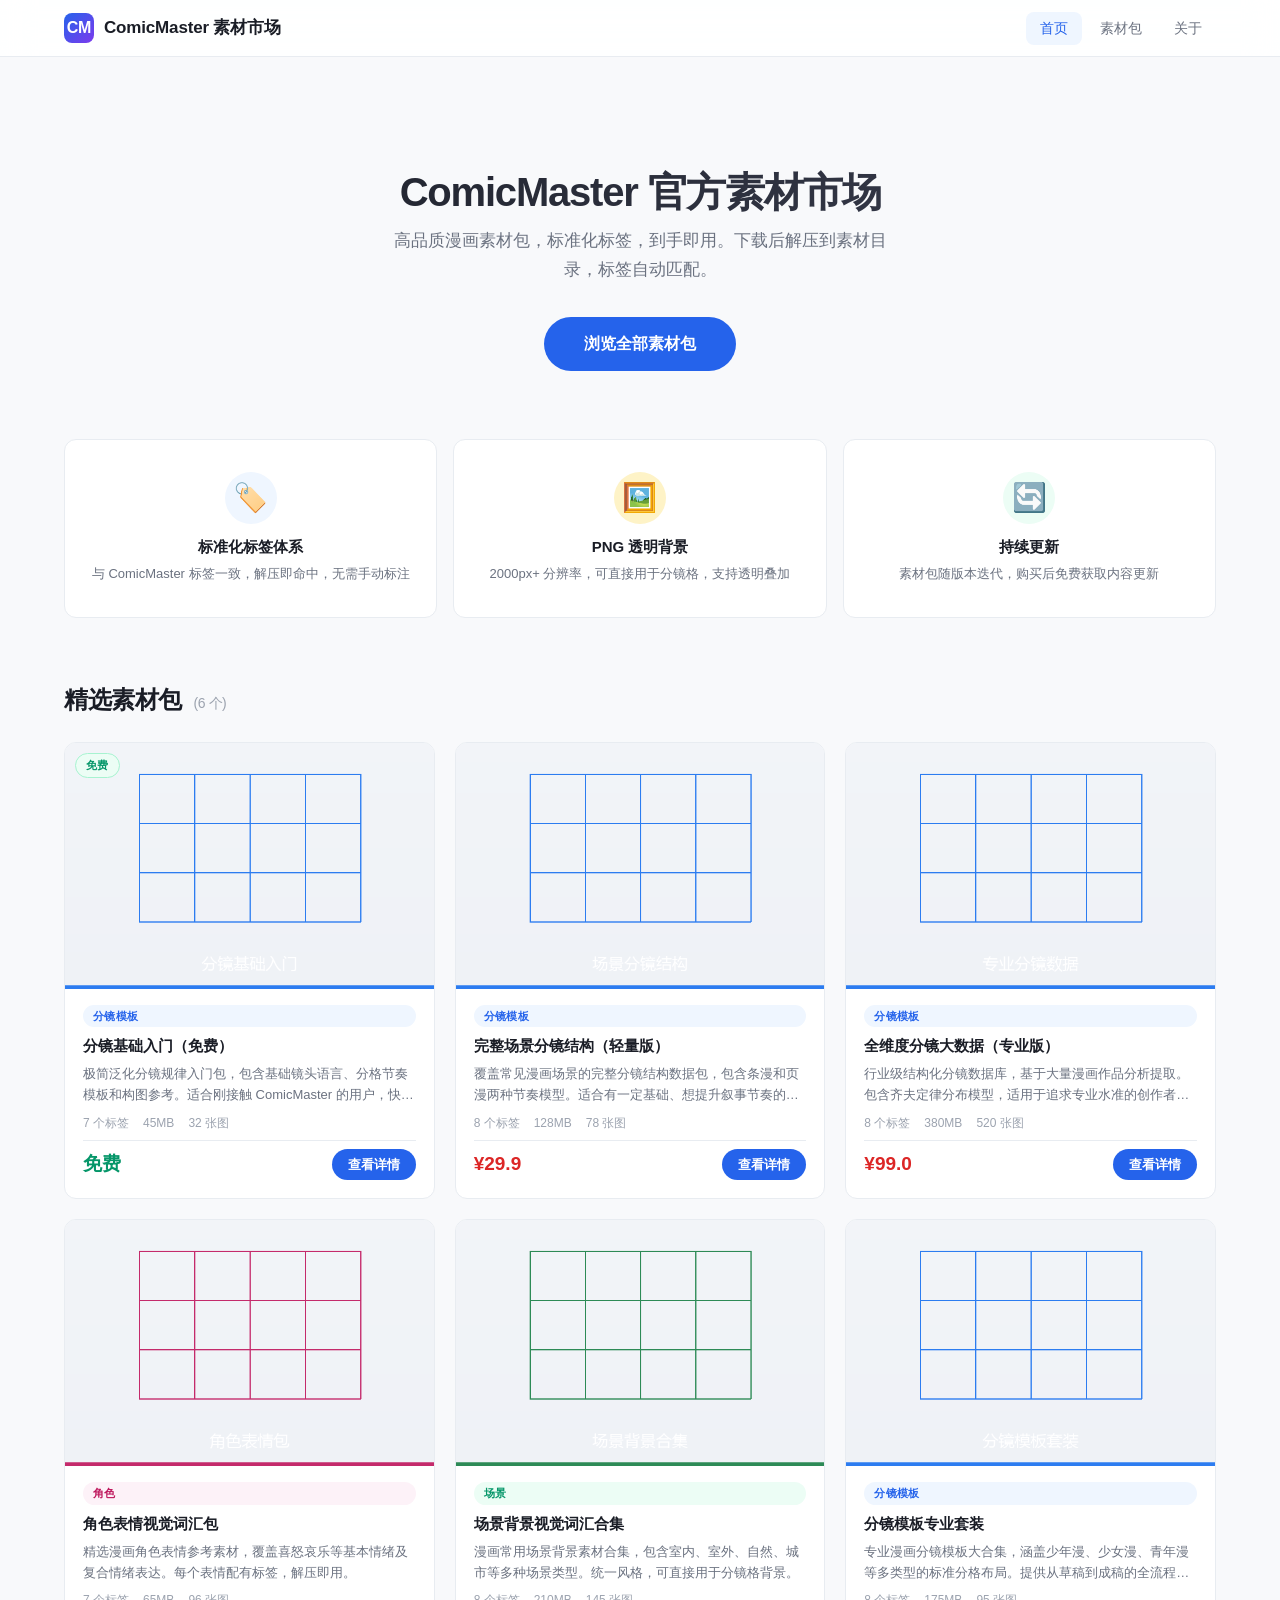
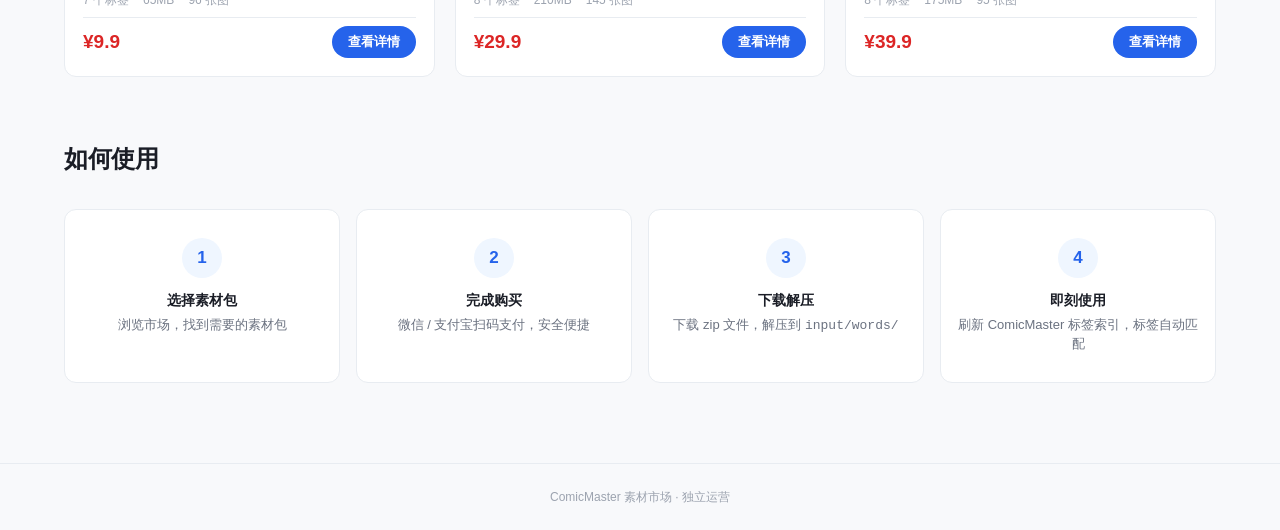
==== docs/index.html @ f9b0b655 "重命名 public → docs，适配 GitHub Pages 部署" ====
<!doctype html>
<html lang="zh-CN">
<head>
  <meta charset="utf-8">
  <meta name="viewport" content="width=device-width, initial-scale=1">
  <title>ComicMaster 素材市场 — 高品质漫画素材包</title>
  <link rel="stylesheet" href="style.css">
</head>
<body>

<header>
  <div class="header-inner">
    <a href="/" class="header-logo">
      <span class="header-logo-icon">CM</span>
      ComicMaster 素材市场
    </a>
    <nav>
      <a href="/" class="current">首页</a>
      <a href="/packs.html">素材包</a>
      <a href="/about.html">关于</a>
    </nav>
  </div>
</header>

<main>

  <section class="hero">
    <h1>ComicMaster 官方素材市场</h1>
    <p>高品质漫画素材包，标准化标签，到手即用。下载后解压到素材目录，标签自动匹配。</p>
    <a class="btn btn-lg" href="/packs.html">浏览全部素材包</a>
  </section>

  <section class="features">
    <div class="feature">
      <div class="feature-icon tags">🏷️</div>
      <strong>标准化标签体系</strong>
      <p>与 ComicMaster 标签一致，解压即命中，无需手动标注</p>
    </div>
    <div class="feature">
      <div class="feature-icon format">🖼️</div>
      <strong>PNG 透明背景</strong>
      <p>2000px+ 分辨率，可直接用于分镜格，支持透明叠加</p>
    </div>
    <div class="feature">
      <div class="feature-icon update">🔄</div>
      <strong>持续更新</strong>
      <p>素材包随版本迭代，购买后免费获取内容更新</p>
    </div>
  </section>

  <h2 class="section-title">精选素材包 <span class="count" id="featured-count"></span></h2>
  <div class="pack-grid" id="featured-packs"></div>

  <h2 class="section-title">如何使用</h2>
  <div class="usage-steps">
    <div class="usage-step">
      <div class="step-num">1</div>
      <strong>选择素材包</strong>
      <p>浏览市场，找到需要的素材包</p>
    </div>
    <div class="usage-step">
      <div class="step-num">2</div>
      <strong>完成购买</strong>
      <p>微信 / 支付宝扫码支付，安全便捷</p>
    </div>
    <div class="usage-step">
      <div class="step-num">3</div>
      <strong>下载解压</strong>
      <p>下载 zip 文件，解压到 <code>input/words/</code></p>
    </div>
    <div class="usage-step">
      <div class="step-num">4</div>
      <strong>即刻使用</strong>
      <p>刷新 ComicMaster 标签索引，标签自动匹配</p>
    </div>
  </div>

</main>

<footer>ComicMaster 素材市场 · 独立运营</footer>

<script src="packs.js"></script>
<script>
(function () {
  const featured = packs.filter(function (p) { return p.is_featured && p.is_active; });
  document.getElementById('featured-count').textContent = '(' + featured.length + ' 个)';

  if (!featured.length) {
    document.getElementById('featured-packs').innerHTML = '<div class="empty-state"><p>暂无精选素材包</p></div>';
    return;
  }

  var html = '';
  featured.forEach(function (pack) {
    var catClass = '';
    switch (pack.category) {
      case '分镜模板': catClass = 'cat-framing'; break;
      case '角色': catClass = 'cat-character'; break;
      case '场景': catClass = 'cat-scene'; break;
      case '特效': catClass = 'cat-effect'; break;
      default: catClass = 'cat-prop';
    }

    var badge = '';
    if (pack.price === 0) badge = '<span class="pack-card-badge badge-free">免费</span>';

    var priceStr = pack.price === 0
      ? '<span class="pack-card-price free">免费</span>'
      : '<span class="pack-card-price">¥' + (pack.price / 100).toFixed(1) + '</span>';

    html += '<div class="pack-card">' +
      '<div class="pack-card-image-wrap">' +
        '<img src="' + pack.cover_url + '" alt="' + pack.name + '" loading="lazy">' +
        badge +
      '</div>' +
      '<div class="pack-card-body">' +
        '<span class="cat-badge ' + catClass + '">' + pack.category + '</span>' +
        '<h3><a href="pack.html?slug=' + pack.slug + '">' + pack.name + '</a></h3>' +
        '<p class="pack-card-desc">' + pack.description.split('\n')[0] + '</p>' +
        '<div class="pack-card-meta">' +
          '<span>' + pack.tags.length + ' 个标签</span>' +
          '<span>' + pack.file_size + '</span>' +
          '<span>' + pack.file_count + ' 张图</span>' +
        '</div>' +
        '<div class="pack-card-bottom">' +
          priceStr +
          '<a class="btn btn-sm" href="pack.html?slug=' + pack.slug + '">查看详情</a>' +
        '</div>' +
      '</div>' +
    '</div>';
  });
  document.getElementById('featured-packs').innerHTML = html;
})();
</script>

</body>
</html>
---- docs/style.css ----
/* ============================================================
   ComicMaster Material Market — Professional Asset Store Style
   Inspired by CSP Assets, Unity Asset Store, ArtStation
   ============================================================ */

/* ---- reset & base ---- */
*, *::before, *::after { box-sizing: border-box; margin: 0; padding: 0; }

:root {
  --c-bg:        #f8f9fb;
  --c-surface:   #ffffff;
  --c-border:    #e8ecf1;
  --c-text:      #1a1d26;
  --c-text-dim:  #6b7280;
  --c-text-muted:#9ca3af;
  --c-accent:    #2563eb;
  --c-accent-hv: #1d4ed8;
  --c-accent-lt: #eff6ff;
  --c-price:     #dc2626;
  --c-free:      #059669;
  --c-free-bg:   #ecfdf5;
  --c-star:      #f59e0b;
  --shadow-sm:   0 1px 2px rgba(0,0,0,0.04);
  --shadow-md:   0 4px 12px rgba(0,0,0,0.06);
  --shadow-lg:   0 12px 32px rgba(0,0,0,0.1);
  --radius-sm:   8px;
  --radius-md:   12px;
  --radius-lg:   16px;
  --font:        "Inter", "Segoe UI", "PingFang SC", "Microsoft YaHei", sans-serif;
  --max-w:       1200px;
}

html { font-size: 16px; -webkit-font-smoothing: antialiased; }

body {
  font-family: var(--font);
  color: var(--c-text);
  background: var(--c-bg);
  min-height: 100vh;
  display: grid;
  grid-template-rows: auto 1fr auto;
  line-height: 1.5;
}

a { color: inherit; text-decoration: none; }
img { display: block; max-width: 100%; }
button { font-family: inherit; cursor: pointer; }
input { font-family: inherit; }

/* ---- header ---- */

header {
  position: sticky; top: 0; z-index: 100;
  background: rgba(255,255,255,0.88);
  backdrop-filter: blur(16px) saturate(180%);
  border-bottom: 1px solid var(--c-border);
}

.header-inner {
  max-width: var(--max-w); margin: 0 auto;
  display: flex; align-items: center; justify-content: space-between;
  height: 56px; padding: 0 24px;
}

.header-logo {
  display: flex; align-items: center; gap: 10px;
  font-size: 17px; font-weight: 700;
  letter-spacing: -0.01em; color: var(--c-text);
  transition: opacity 0.2s;
}
.header-logo:hover { opacity: 0.7; }

.header-logo-icon {
  width: 30px; height: 30px;
  background: linear-gradient(135deg, var(--c-accent), #7c3aed);
  border-radius: var(--radius-sm);
  display: flex; align-items: center; justify-content: center;
  color: #fff; font-size: 16px;
}

nav { display: flex; gap: 4px; }
nav a {
  padding: 6px 14px; font-size: 14px; font-weight: 500;
  color: var(--c-text-dim); border-radius: 8px;
  transition: all 0.18s;
}
nav a:hover { color: var(--c-accent); background: var(--c-accent-lt); }
nav a.current { color: var(--c-accent); background: var(--c-accent-lt); }

/* ---- main ---- */

main { max-width: var(--max-w); margin: 0 auto; padding: 48px 24px 80px; width: 100%; }

/* ---- hero ---- */

.hero {
  text-align: center; padding: 64px 0 48px;
}

.hero h1 {
  font-size: 40px; font-weight: 800; letter-spacing: -0.03em;
  line-height: 1.15; margin-bottom: 12px;
  background: linear-gradient(135deg, #1a1d26 0%, #3b3f50 100%);
  -webkit-background-clip: text; -webkit-text-fill-color: transparent;
}

.hero p {
  font-size: 17px; color: var(--c-text-dim);
  line-height: 1.7; max-width: 520px; margin: 0 auto 32px;
}

/* ---- buttons ---- */

.btn {
  display: inline-flex; align-items: center; gap: 6px;
  padding: 11px 28px; font-size: 14px; font-weight: 600;
  color: #fff; background: var(--c-accent);
  border-radius: 999px; border: none;
  transition: all 0.2s; white-space: nowrap;
}
.btn:hover { background: var(--c-accent-hv); transform: translateY(-1px); box-shadow: 0 8px 24px rgba(37,99,235,0.25); }

.btn-outline {
  background: #fff; color: var(--c-accent);
  border: 1.5px solid #d1d5db;
}
.btn-outline:hover { background: var(--c-accent-lt); border-color: var(--c-accent); box-shadow: 0 4px 12px rgba(37,99,235,0.12); }

.btn-sm  { padding: 6px 16px; font-size: 13px; }
.btn-lg  { padding: 15px 40px; font-size: 16px; }

.btn-free { background: linear-gradient(135deg, #059669, #047857); }
.btn-free:hover { box-shadow: 0 8px 24px rgba(5,150,105,0.25); }

.btn-disabled { background: #d1d5db; color: #9ca3af; pointer-events: none; }

/* ---- features (3-col) ---- */

.features {
  display: grid; grid-template-columns: repeat(3, 1fr); gap: 16px;
  margin-top: 20px;
}

.feature {
  padding: 32px 24px; border-radius: var(--radius-md);
  border: 1px solid var(--c-border); background: var(--c-surface);
  text-align: center; transition: box-shadow 0.2s;
}
.feature:hover { box-shadow: var(--shadow-md); }

.feature-icon {
  font-size: 28px; margin-bottom: 12px;
  width: 52px; height: 52px; line-height: 52px;
  border-radius: 50%; margin-left: auto; margin-right: auto;
}
.feature-icon.tags   { background: #eff6ff; }
.feature-icon.format { background: #fef3c7; }
.feature-icon.update { background: #ecfdf5; }

.feature strong { display: block; font-size: 15px; margin-bottom: 6px; }
.feature p { margin: 0; color: var(--c-text-dim); font-size: 13px; line-height: 1.6; }

/* ---- section titles ---- */

.section-title {
  font-size: 24px; font-weight: 700; letter-spacing: -0.02em;
  margin: 64px 0 24px;
  display: flex; align-items: baseline; gap: 12px;
}
.section-title .count {
  font-size: 14px; font-weight: 400; color: var(--c-text-muted);
}

/* ---- search ---- */

.search-bar {
  position: relative; max-width: 400px; margin-bottom: 24px;
}

.search-bar input {
  width: 100%; padding: 10px 16px 10px 40px;
  font-size: 14px; border: 1.5px solid var(--c-border);
  border-radius: 999px; background: var(--c-surface);
  outline: none; transition: border-color 0.2s, box-shadow 0.2s;
}
.search-bar input:focus { border-color: var(--c-accent); box-shadow: 0 0 0 3px rgba(37,99,235,0.1); }
.search-bar input::placeholder { color: var(--c-text-muted); }

.search-bar .search-icon {
  position: absolute; left: 14px; top: 50%; transform: translateY(-50%);
  color: var(--c-text-muted); font-size: 16px; pointer-events: none;
}

/* ---- pack cards grid ---- */

.pack-grid {
  display: grid;
  grid-template-columns: repeat(auto-fill, minmax(280px, 1fr));
  gap: 20px;
}

.pack-card {
  border-radius: var(--radius-md); overflow: hidden;
  border: 1px solid var(--c-border); background: var(--c-surface);
  transition: transform 0.2s, box-shadow 0.2s;
  display: flex; flex-direction: column;
}
.pack-card:hover {
  transform: translateY(-4px);
  box-shadow: var(--shadow-lg);
}

.pack-card-image-wrap {
  position: relative; overflow: hidden;
  aspect-ratio: 3/2; background: #eef1f6;
}

.pack-card-image-wrap img {
  width: 100%; height: 100%; object-fit: cover;
  transition: transform 0.35s;
}
.pack-card:hover .pack-card-image-wrap img { transform: scale(1.05); }

.pack-card-badge {
  position: absolute; top: 10px; left: 10px;
  padding: 3px 10px; font-size: 11px; font-weight: 700;
  border-radius: 999px; letter-spacing: 0.03em;
  text-transform: uppercase;
}

.badge-free {
  background: var(--c-free-bg); color: var(--c-free);
  border: 1px solid #a7f3d0;
}

.badge-hot {
  background: #fef3c7; color: #92400e;
  border: 1px solid #fcd34d;
}

.pack-card-body {
  padding: 16px 18px 18px; flex: 1;
  display: flex; flex-direction: column; gap: 8px;
}

.pack-card-body h3 {
  font-size: 15px; font-weight: 700; line-height: 1.4;
  display: -webkit-box; -webkit-line-clamp: 2; -webkit-box-orient: vertical; overflow: hidden;
}
.pack-card-body h3 a:hover { color: var(--c-accent); }

.pack-card-desc {
  font-size: 13px; color: var(--c-text-dim);
  line-height: 1.6; flex: 1;
  display: -webkit-box; -webkit-line-clamp: 2; -webkit-box-orient: vertical; overflow: hidden;
}

.pack-card-meta {
  display: flex; gap: 14px; font-size: 12px; color: var(--c-text-muted);
}

.pack-card-bottom {
  display: flex; align-items: center; justify-content: space-between;
  padding-top: 8px; border-top: 1px solid var(--c-border);
}

.pack-card-price {
  font-size: 19px; font-weight: 800; color: var(--c-price);
}
.pack-card-price.free { color: var(--c-free); }

/* ---- category badge ---- */

.cat-badge {
  display: inline-block; padding: 3px 10px;
  font-size: 11px; font-weight: 600; border-radius: 999px;
  letter-spacing: 0.03em;
}

.cat-framing   { background: #eff6ff; color: #2563eb; }
.cat-character { background: #fdf2f8; color: #be185d; }
.cat-scene     { background: #ecfdf5; color: #059669; }
.cat-effect    { background: #fff7ed; color: #c2410c; }
.cat-prop      { background: #f5f3ff; color: #6d28d9; }

/* ---- filters ---- */

.filter-bar {
  display: flex; flex-wrap: wrap; align-items: center; gap: 12px;
  margin-bottom: 28px;
}

.filter-label {
  font-size: 13px; font-weight: 600; color: var(--c-text-muted);
  text-transform: uppercase; letter-spacing: 0.06em;
}

.filter-pills {
  display: flex; flex-wrap: wrap; gap: 6px;
}

.pill {
  padding: 6px 16px; font-size: 13px; font-weight: 500;
  border-radius: 999px; border: 1.5px solid var(--c-border);
  background: var(--c-surface); color: var(--c-text-dim);
  transition: all 0.18s;
}
.pill:hover { border-color: var(--c-accent); color: var(--c-accent); }
.pill.active {
  background: var(--c-accent); color: #fff;
  border-color: var(--c-accent);
}

.filter-spacer { flex: 1; }

/* ---- pack detail ---- */

.detail-grid {
  display: grid; grid-template-columns: 1fr 1fr; gap: 48px; align-items: start;
}

.detail-cover {
  width: 100%; border-radius: var(--radius-md);
  border: 1px solid var(--c-border); box-shadow: var(--shadow-md);
}

.detail-info h1 {
  font-size: 28px; font-weight: 800; letter-spacing: -0.02em;
  line-height: 1.2; margin-bottom: 4px;
}

.detail-category {
  display: inline-block; margin-bottom: 8px;
}

.detail-price-lg {
  font-size: 32px; font-weight: 800; color: var(--c-price); margin-bottom: 16px;
}
.detail-price-lg.free { color: var(--c-free); }

.detail-meta-row {
  display: flex; flex-wrap: wrap; gap: 20px;
  margin-bottom: 20px; font-size: 14px; color: var(--c-text-dim);
}
.detail-meta-row span {
  display: flex; align-items: center; gap: 6px;
}

.detail-desc {
  color: #374151; line-height: 1.8; font-size: 14px; margin-bottom: 20px;
}
.detail-desc h3 { font-size: 15px; font-weight: 700; margin: 16px 0 6px; }
.detail-desc li  { margin-left: 18px; margin-bottom: 2px; }

.detail-tags {
  display: flex; flex-wrap: wrap; gap: 6px; margin-bottom: 28px;
}

.tag {
  padding: 4px 12px; font-size: 12px; font-weight: 500;
  border-radius: 999px; background: #f3f4f6; color: var(--c-text-dim);
}

.tag-toggle {
  padding: 4px 12px; font-size: 12px; font-weight: 500;
  border-radius: 999px; background: none; border: 1.5px dashed #d1d5db;
  color: var(--c-text-muted); cursor: pointer;
}
.tag-toggle:hover { border-color: var(--c-accent); color: var(--c-accent); }

.detail-actions {
  display: flex; gap: 12px; align-items: center; flex-wrap: wrap;
}

.detail-payment-hint {
  font-size: 12px; color: var(--c-text-muted); margin-top: 10px;
  line-height: 1.6;
}

/* ---- preview gallery ---- */

.preview-section { margin-top: 56px; }

.preview-section h2 {
  font-size: 20px; font-weight: 700; margin-bottom: 20px;
}

.preview-grid {
  display: grid;
  grid-template-columns: repeat(auto-fill, minmax(220px, 1fr));
  gap: 12px;
}

.preview-grid img {
  width: 100%; border-radius: var(--radius-sm);
  border: 1px solid var(--c-border); cursor: pointer;
  transition: transform 0.2s, box-shadow 0.2s;
}
.preview-grid img:hover { transform: scale(1.04); box-shadow: var(--shadow-lg); }

/* ---- lightbox ---- */

.lightbox {
  display: none; position: fixed; inset: 0; z-index: 200;
  background: rgba(0,0,0,0.9); align-items: center; justify-content: center;
  cursor: pointer;
}
.lightbox.open { display: flex; }
.lightbox img { max-width: 92vw; max-height: 92vh; border-radius: 8px; }

/* ---- download page ---- */

.download-card {
  max-width: 460px; margin: 60px auto; text-align: center;
  padding: 48px 32px; border-radius: var(--radius-lg);
  border: 1px solid var(--c-border); background: var(--c-surface);
  box-shadow: var(--shadow-md);
}

.download-card h2 { font-size: 22px; font-weight: 700; margin-bottom: 18px; }

.download-input {
  width: 100%; padding: 14px 16px; font-size: 16px;
  border: 2px solid var(--c-border); border-radius: var(--radius-md);
  text-align: center; font-family: "SF Mono", "Cascadia Code", "Consolas", monospace;
  letter-spacing: 0.06em; outline: none; transition: border-color 0.2s;
}
.download-input:focus { border-color: var(--c-accent); }

.download-error {
  color: #dc2626; font-size: 13px; margin-top: 8px; display: none;
}
.download-error.show { display: block; }

.download-success { display: none; margin-top: 20px; }
.download-success.show { display: block; }

/* ---- about ---- */

.about-content { max-width: 700px; }

.about-content h2 { font-size: 24px; font-weight: 700; margin-bottom: 12px; }
.about-content h3 { font-size: 17px; font-weight: 700; margin: 32px 0 8px; }
.about-content p, .about-content li {
  color: var(--c-text-dim); line-height: 1.8; font-size: 14px;
}
.about-content ul, .about-content ol { padding-left: 18px; }
.about-content code {
  background: #f3f4f6; padding: 2px 8px; border-radius: 4px;
  font-size: 13px; font-family: "SF Mono", "Cascadia Code", "Consolas", monospace;
}

/* ---- usage steps ---- */

.usage-steps {
  display: grid; grid-template-columns: repeat(4, 1fr); gap: 16px;
  margin-top: 32px;
}

.usage-step {
  text-align: center; padding: 28px 16px;
  border-radius: var(--radius-md); border: 1px solid var(--c-border);
  background: var(--c-surface); transition: box-shadow 0.2s;
}
.usage-step:hover { box-shadow: var(--shadow-md); }

.usage-step .step-num {
  width: 40px; height: 40px; line-height: 40px; border-radius: 50%;
  background: var(--c-accent-lt); color: var(--c-accent);
  font-weight: 800; font-size: 17px; margin: 0 auto 12px;
}

.usage-step strong { display: block; font-size: 14px; margin-bottom: 4px; }
.usage-step p { color: var(--c-text-dim); font-size: 13px; line-height: 1.5; }

/* ---- empty state ---- */

.empty-state {
  text-align: center; padding: 64px 20px;
  color: var(--c-text-muted);
}
.empty-state p { font-size: 15px; }
.empty-state .btn { margin-top: 16px; }

/* ---- footer ---- */

footer {
  text-align: center; padding: 24px;
  color: var(--c-text-muted); font-size: 12px;
  border-top: 1px solid var(--c-border);
}

/* ---- responsive ---- */

@media (max-width: 768px) {
  .detail-grid { grid-template-columns: 1fr; gap: 24px; }
  .features { grid-template-columns: 1fr; }
  .usage-steps { grid-template-columns: 1fr 1fr; }
  .pack-grid { grid-template-columns: 1fr; }
  .hero h1 { font-size: 28px; }
  .header-inner { padding: 0 12px; }
  nav a { font-size: 13px; padding: 5px 8px; }
  .filter-bar { flex-direction: column; align-items: flex-start; }
}
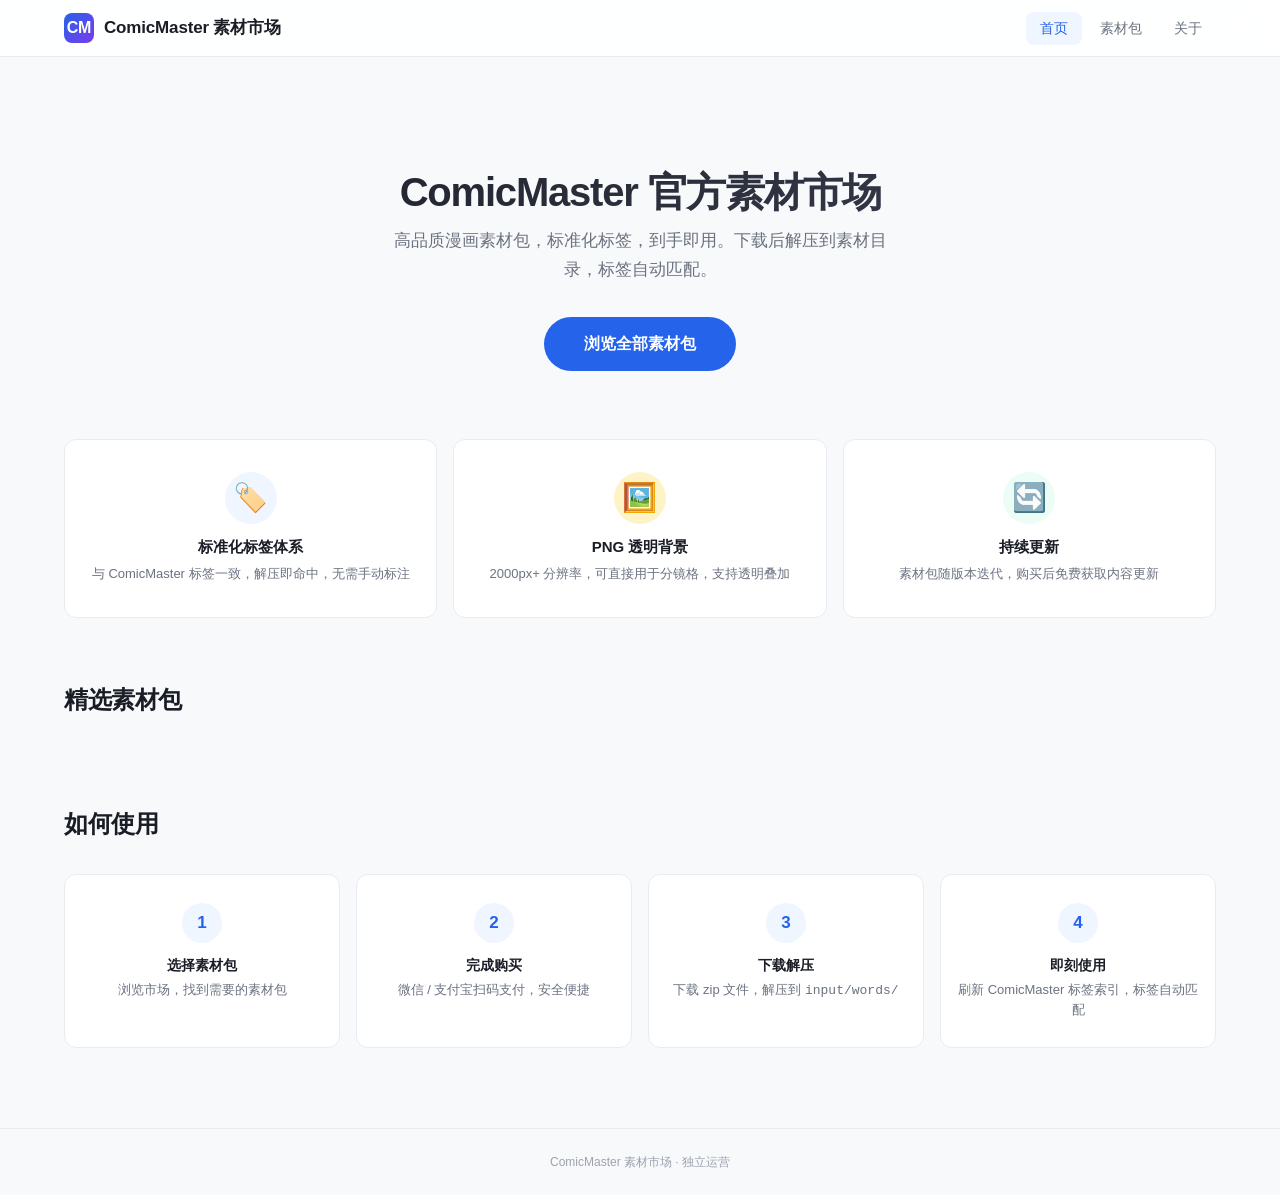
==== commit ba60c5bd: "重构：商品列表从 8 个扩展为 19 个，基于本地素材库分类 - 保留 4 个分镜模板产品，新增 15 个素材包（战斗/动作/表情/对话/其他） - 图片目录改为中文名，每包独立文件夹（cover +" ====
--- a/docs/index.html
+++ b/docs/index.html
@@ -10,14 +10,14 @@
 
 <header>
   <div class="header-inner">
-    <a href="/" class="header-logo">
+    <a href="./" class="header-logo">
       <span class="header-logo-icon">CM</span>
       ComicMaster 素材市场
     </a>
     <nav>
-      <a href="/" class="current">首页</a>
-      <a href="/packs.html">素材包</a>
-      <a href="/about.html">关于</a>
+      <a href="./" class="current">首页</a>
+      <a href="./packs.html">素材包</a>
+      <a href="./about.html">关于</a>
     </nav>
   </div>
 </header>
@@ -27,7 +27,7 @@
   <section class="hero">
     <h1>ComicMaster 官方素材市场</h1>
     <p>高品质漫画素材包，标准化标签，到手即用。下载后解压到素材目录，标签自动匹配。</p>
-    <a class="btn btn-lg" href="/packs.html">浏览全部素材包</a>
+    <a class="btn btn-lg" href="./packs.html">浏览全部素材包</a>
   </section>
 
   <section class="features">
@@ -97,7 +97,7 @@
       case '分镜模板': catClass = 'cat-framing'; break;
       case '角色': catClass = 'cat-character'; break;
       case '场景': catClass = 'cat-scene'; break;
-      case '特效': catClass = 'cat-effect'; break;
+      case '动作': catClass = 'cat-effect'; break;
       default: catClass = 'cat-prop';
     }
 
--- a/docs/style.css
+++ b/docs/style.css
@@ -377,6 +377,94 @@
   line-height: 1.6;
 }
 
+/* ---- payment section (QR codes + pan card) ---- */
+
+.payment-section {
+  margin-top: 8px;
+}
+
+.payment-price {
+  font-size: 36px; font-weight: 800; color: var(--c-price);
+  margin-bottom: 4px;
+}
+
+.payment-hint {
+  font-size: 13px; color: var(--c-text-dim); margin-bottom: 16px;
+}
+
+.payment-qrcodes {
+  display: flex; gap: 16px; margin-bottom: 16px;
+}
+
+.payment-qr {
+  flex: 1; text-align: center;
+  padding: 16px 12px; border-radius: var(--radius-md);
+  border: 1px solid var(--c-border); background: #fafbfc;
+}
+
+.payment-qr img {
+  width: 100%; max-width: 180px; margin: 0 auto 8px;
+  border-radius: var(--radius-sm); border: 1px solid var(--c-border);
+}
+
+.payment-qr span {
+  font-size: 12px; font-weight: 600; color: var(--c-text-dim);
+}
+
+.payment-receipt {
+  font-size: 12px; color: var(--c-text-muted);
+  line-height: 1.7; padding: 10px 14px;
+  border-radius: var(--radius-sm);
+  background: #fffbeb; border: 1px solid #fde68a;
+  margin-bottom: 16px;
+}
+
+.payment-receipt b { color: #92400e; }
+
+/* ---- pan card ---- */
+
+.pan-card {
+  margin-top: 16px; padding: 20px;
+  border-radius: var(--radius-md);
+  border: 1px solid #a7f3d0; background: #f0fdf4;
+}
+
+.pan-label {
+  font-size: 14px; font-weight: 700; color: #065f46;
+  margin-bottom: 12px;
+}
+
+.pan-row {
+  display: flex; align-items: center; gap: 10px;
+  margin-bottom: 8px;
+}
+
+.pan-link-label {
+  font-size: 13px; font-weight: 600; color: var(--c-text-dim);
+  min-width: 48px;
+}
+
+.pan-code {
+  flex: 1; font-size: 12px; font-family: "SF Mono", "Cascadia Code", "Consolas", monospace;
+  padding: 6px 10px; background: #fff; border-radius: 4px;
+  color: var(--c-text); word-break: break-all;
+  border: 1px solid var(--c-border);
+}
+
+.pan-code-lg {
+  font-size: 18px; letter-spacing: 0.12em; text-align: center;
+}
+
+.pan-note {
+  font-size: 12px; color: #065f46; margin-top: 12px;
+  line-height: 1.6;
+}
+
+.btn-copied {
+  background: #059669 !important; color: #fff !important;
+  border-color: #059669 !important;
+}
+
 /* ---- preview gallery ---- */
 
 .preview-section { margin-top: 56px; }
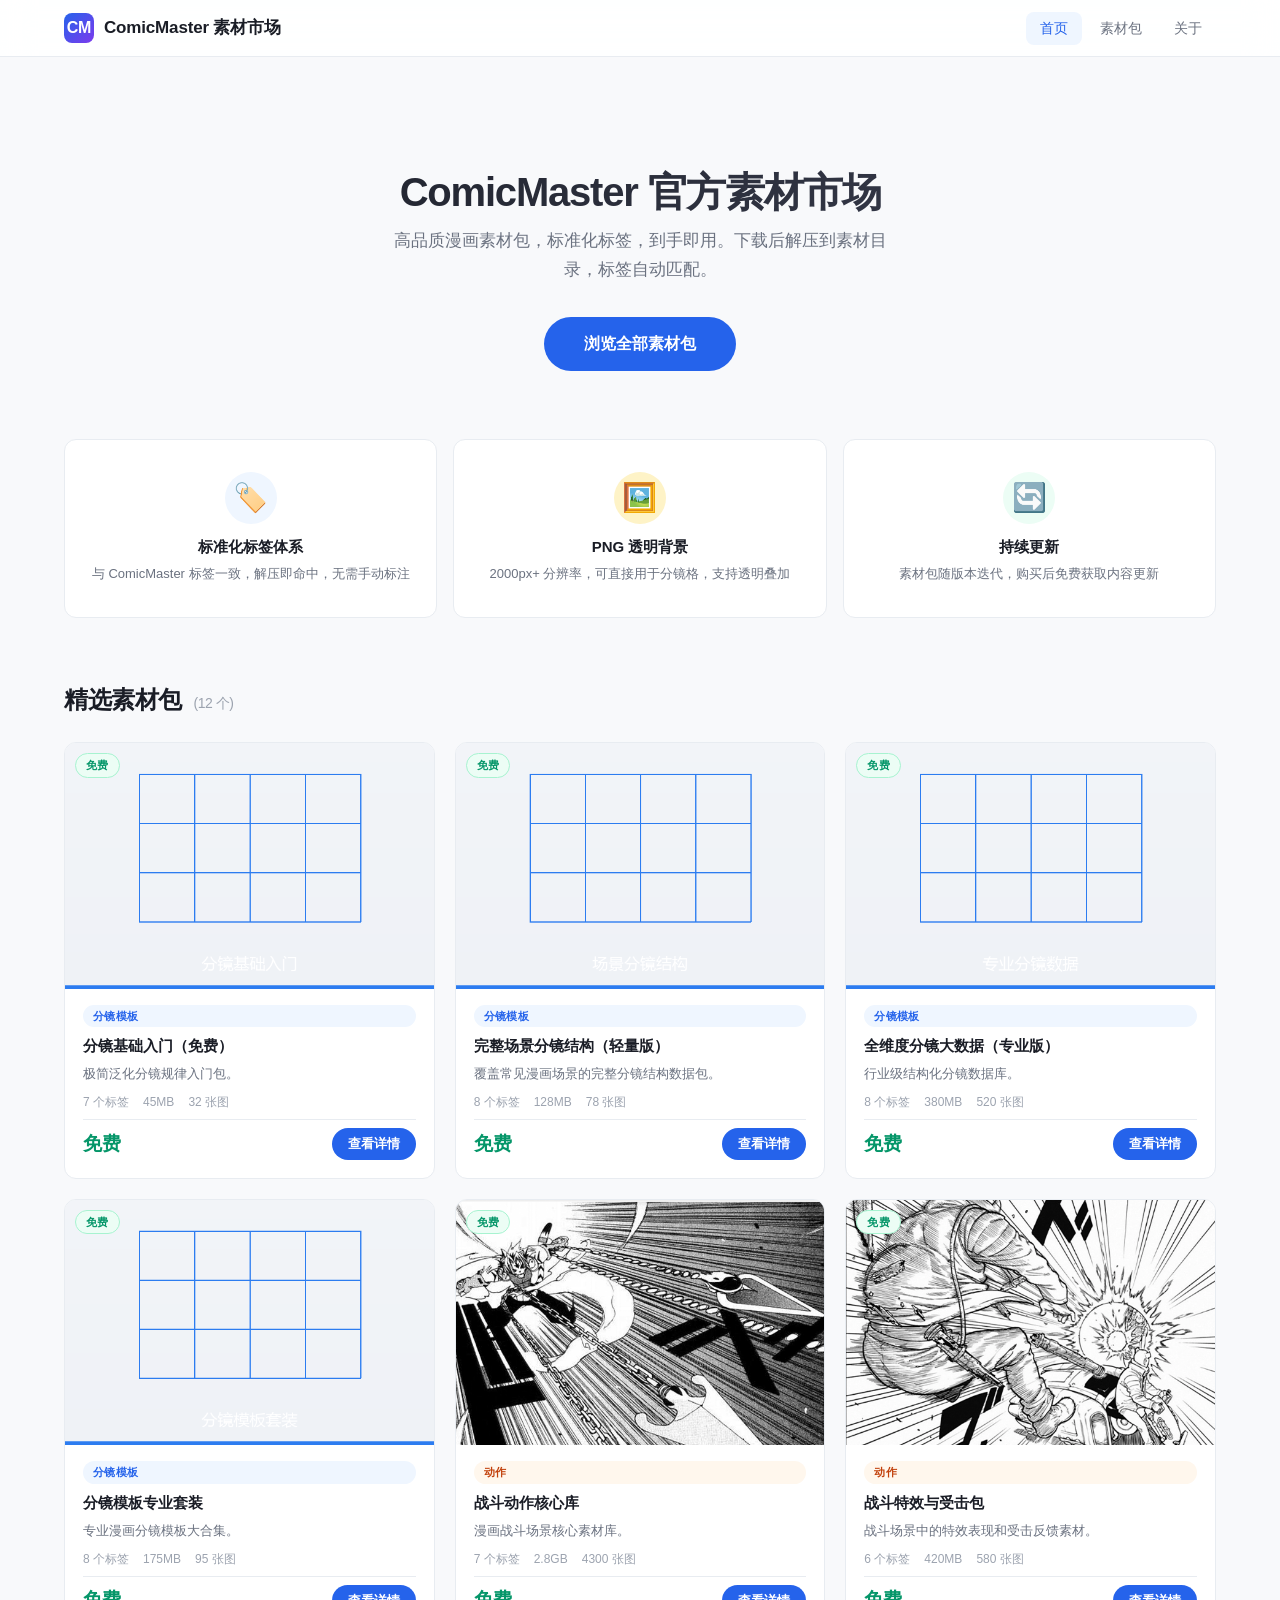
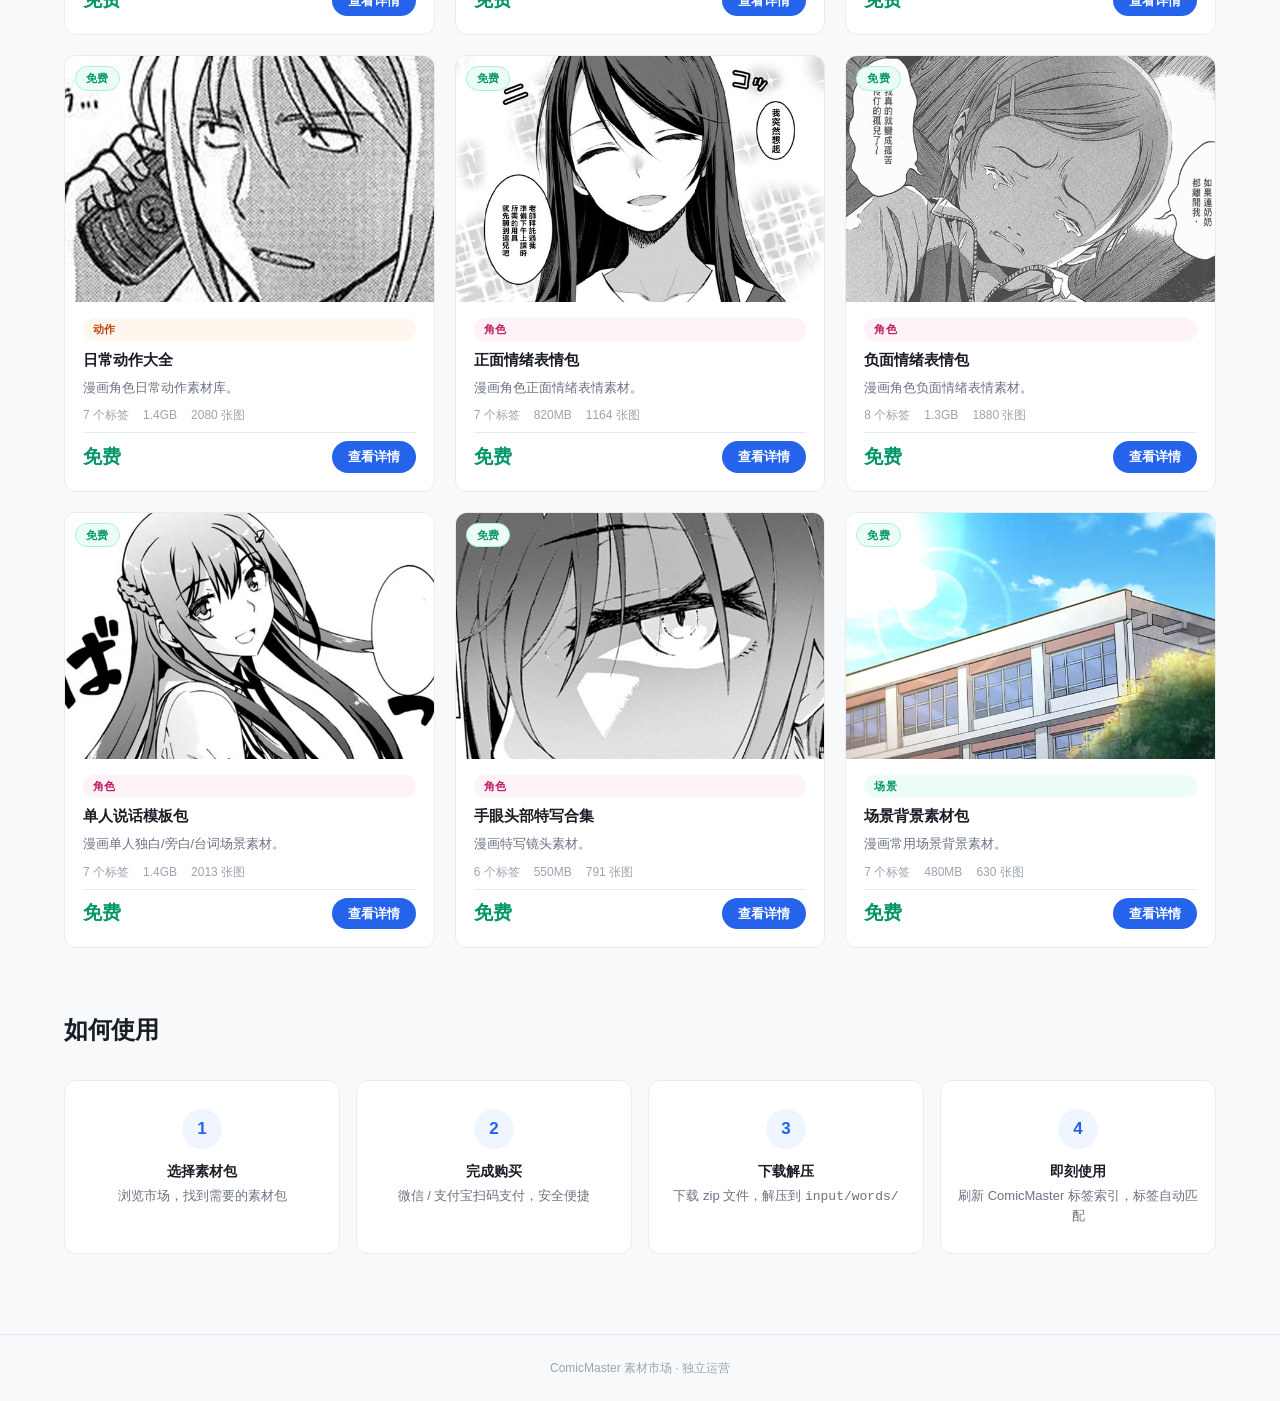
==== commit 4bb85f97: "feat: 全部素材包免费 + 打赏自愿模式 - 所有素材包价格设为 0，下载链接（网盘+提取码）直接可见 - 支付码改为打赏码，文案变为"喜欢这个素材包？扫码打赏" - 简化列表页和详情页，去掉付费" ====
--- a/docs/index.html
+++ b/docs/index.html
@@ -101,12 +101,8 @@
       default: catClass = 'cat-prop';
     }
 
-    var badge = '';
-    if (pack.price === 0) badge = '<span class="pack-card-badge badge-free">免费</span>';
-
-    var priceStr = pack.price === 0
-      ? '<span class="pack-card-price free">免费</span>'
-      : '<span class="pack-card-price">¥' + (pack.price / 100).toFixed(1) + '</span>';
+    var badge = '<span class="pack-card-badge badge-free">免费</span>';
+    var priceStr = '<span class="pack-card-price free">免费</span>';
 
     html += '<div class="pack-card">' +
       '<div class="pack-card-image-wrap">' +
--- a/docs/style.css
+++ b/docs/style.css
@@ -268,6 +268,7 @@
   font-size: 19px; font-weight: 800; color: var(--c-price);
 }
 .pack-card-price.free { color: var(--c-free); }
+.pack-card-price.donation { color: #7c3aed; font-size: 14px; font-weight: 600; }
 
 /* ---- category badge ---- */
 
@@ -334,7 +335,7 @@
 }
 
 .detail-price-lg {
-  font-size: 32px; font-weight: 800; color: var(--c-price); margin-bottom: 16px;
+  font-size: 32px; font-weight: 800; color: #7c3aed; margin-bottom: 16px;
 }
 .detail-price-lg.free { color: var(--c-free); }
 
@@ -377,29 +378,35 @@
   line-height: 1.6;
 }
 
-/* ---- payment section (QR codes + pan card) ---- */
-
-.payment-section {
-  margin-top: 8px;
-}
-
-.payment-price {
-  font-size: 36px; font-weight: 800; color: var(--c-price);
+/* ---- donation section ---- */
+
+.donation-section {
+  margin-top: 24px; padding: 24px;
+  border-radius: var(--radius-md);
+  border: 1px solid var(--c-border); background: #fafbfc;
+}
+
+.donation-title {
+  font-size: 17px; font-weight: 700;
   margin-bottom: 4px;
 }
 
-.payment-hint {
-  font-size: 13px; color: var(--c-text-dim); margin-bottom: 16px;
+.donation-suggest {
+  color: #7c3aed; font-size: 20px; font-weight: 800;
+}
+
+.donation-hint {
+  font-size: 13px; color: var(--c-text-dim); margin-bottom: 20px;
 }
 
 .payment-qrcodes {
-  display: flex; gap: 16px; margin-bottom: 16px;
+  display: flex; gap: 16px;
 }
 
 .payment-qr {
   flex: 1; text-align: center;
-  padding: 16px 12px; border-radius: var(--radius-md);
-  border: 1px solid var(--c-border); background: #fafbfc;
+  padding: 16px 12px; border-radius: var(--radius-sm);
+  border: 1px solid var(--c-border); background: #fff;
 }
 
 .payment-qr img {
@@ -410,16 +417,6 @@
 .payment-qr span {
   font-size: 12px; font-weight: 600; color: var(--c-text-dim);
 }
-
-.payment-receipt {
-  font-size: 12px; color: var(--c-text-muted);
-  line-height: 1.7; padding: 10px 14px;
-  border-radius: var(--radius-sm);
-  background: #fffbeb; border: 1px solid #fde68a;
-  margin-bottom: 16px;
-}
-
-.payment-receipt b { color: #92400e; }
 
 /* ---- pan card ---- */
 
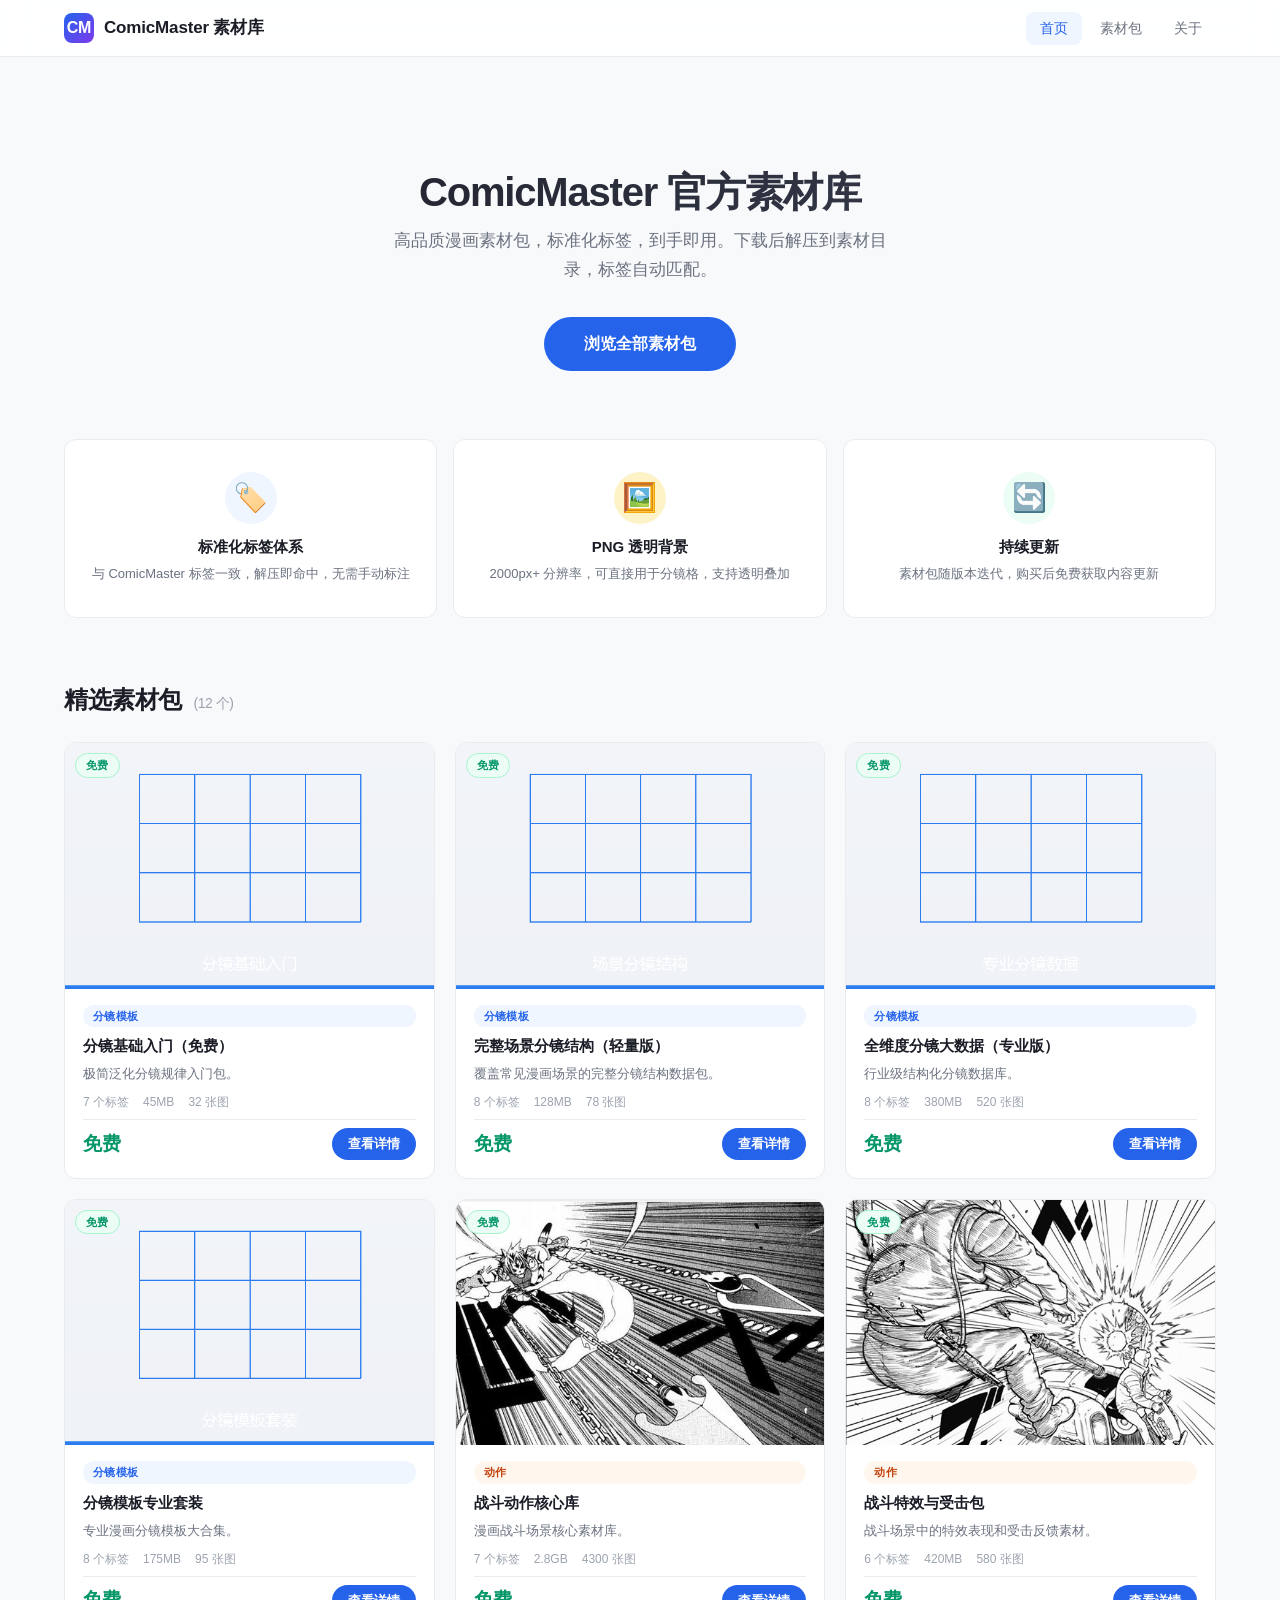
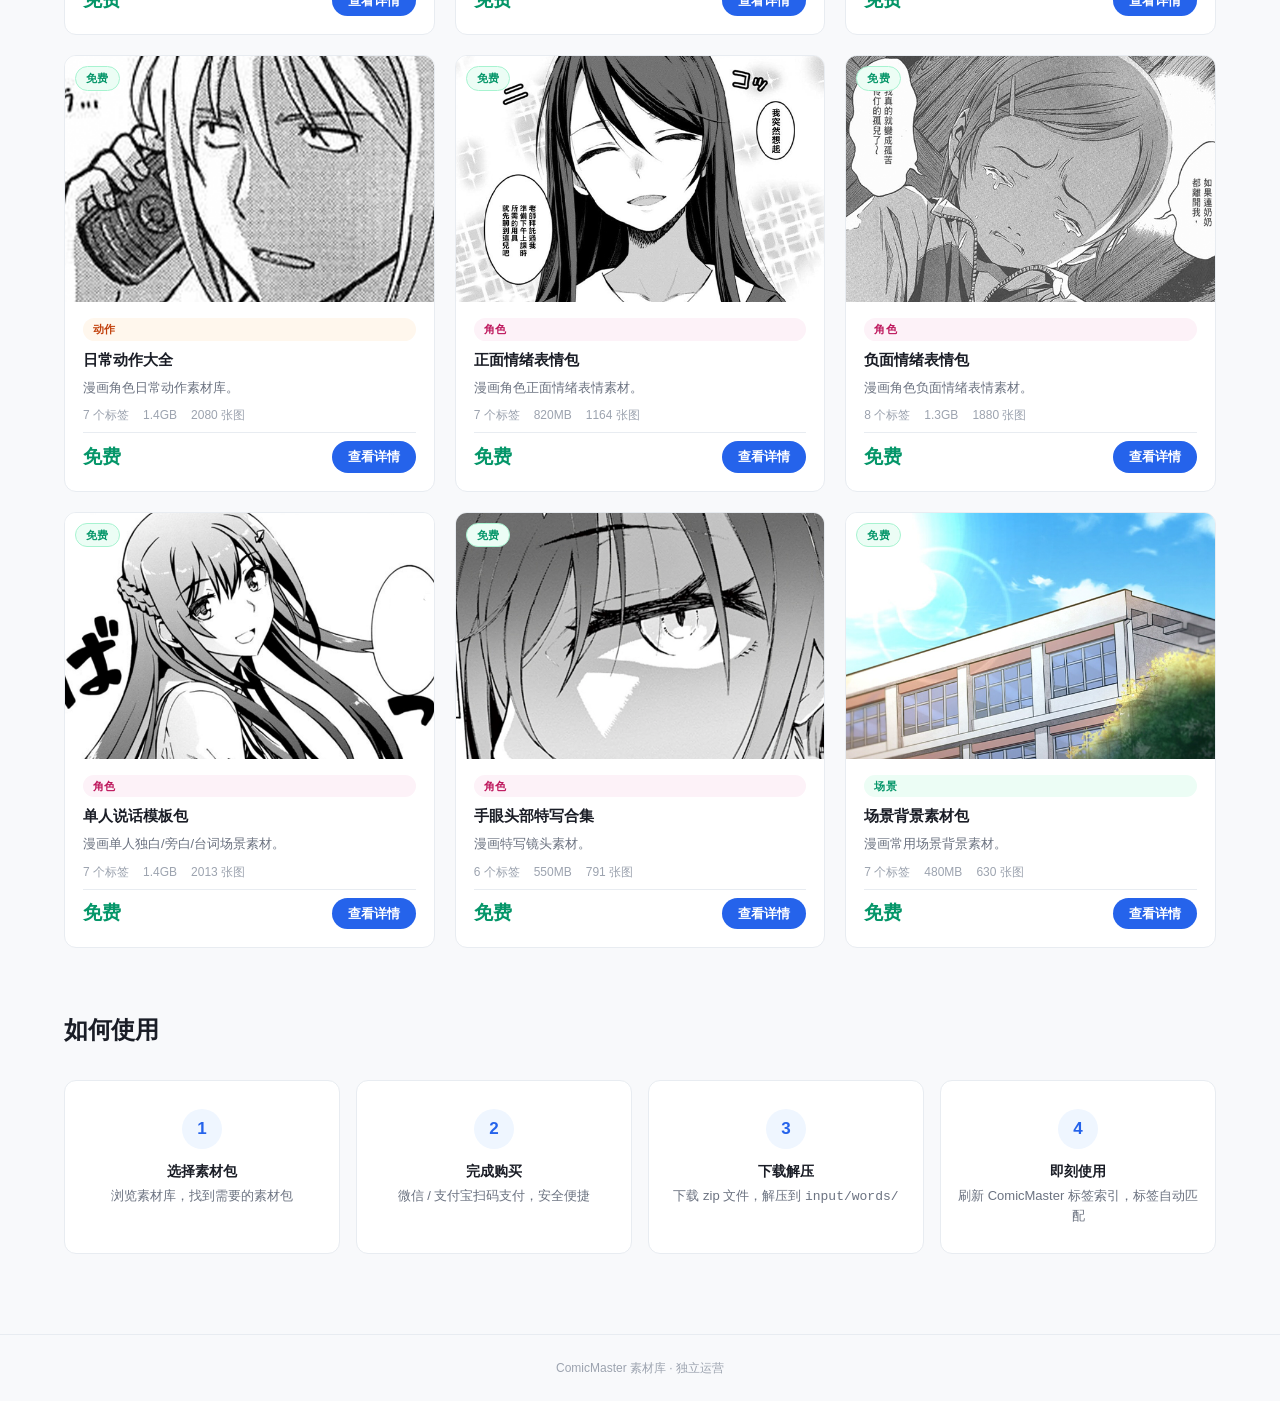
==== commit d1c16656: "refactor: 去掉"市场"词汇，改为"素材库" - "素材市场" → "素材库"，"Material Market" → "Material Library" - 更新 about.html 内" ====
--- a/docs/index.html
+++ b/docs/index.html
@@ -3,7 +3,7 @@
 <head>
   <meta charset="utf-8">
   <meta name="viewport" content="width=device-width, initial-scale=1">
-  <title>ComicMaster 素材市场 — 高品质漫画素材包</title>
+  <title>ComicMaster 素材库 — 高品质漫画素材包</title>
   <link rel="stylesheet" href="style.css">
 </head>
 <body>
@@ -12,7 +12,7 @@
   <div class="header-inner">
     <a href="./" class="header-logo">
       <span class="header-logo-icon">CM</span>
-      ComicMaster 素材市场
+      ComicMaster 素材库
     </a>
     <nav>
       <a href="./" class="current">首页</a>
@@ -25,7 +25,7 @@
 <main>
 
   <section class="hero">
-    <h1>ComicMaster 官方素材市场</h1>
+    <h1>ComicMaster 官方素材库</h1>
     <p>高品质漫画素材包，标准化标签，到手即用。下载后解压到素材目录，标签自动匹配。</p>
     <a class="btn btn-lg" href="./packs.html">浏览全部素材包</a>
   </section>
@@ -56,7 +56,7 @@
     <div class="usage-step">
       <div class="step-num">1</div>
       <strong>选择素材包</strong>
-      <p>浏览市场，找到需要的素材包</p>
+      <p>浏览素材库，找到需要的素材包</p>
     </div>
     <div class="usage-step">
       <div class="step-num">2</div>
@@ -77,7 +77,7 @@
 
 </main>
 
-<footer>ComicMaster 素材市场 · 独立运营</footer>
+<footer>ComicMaster 素材库 · 独立运营</footer>
 
 <script src="packs.js"></script>
 <script>
--- a/docs/style.css
+++ b/docs/style.css
@@ -1,5 +1,5 @@
 /* ============================================================
-   ComicMaster Material Market — Professional Asset Store Style
+   ComicMaster Material Library — Professional Asset Store Style
    Inspired by CSP Assets, Unity Asset Store, ArtStation
    ============================================================ */
 
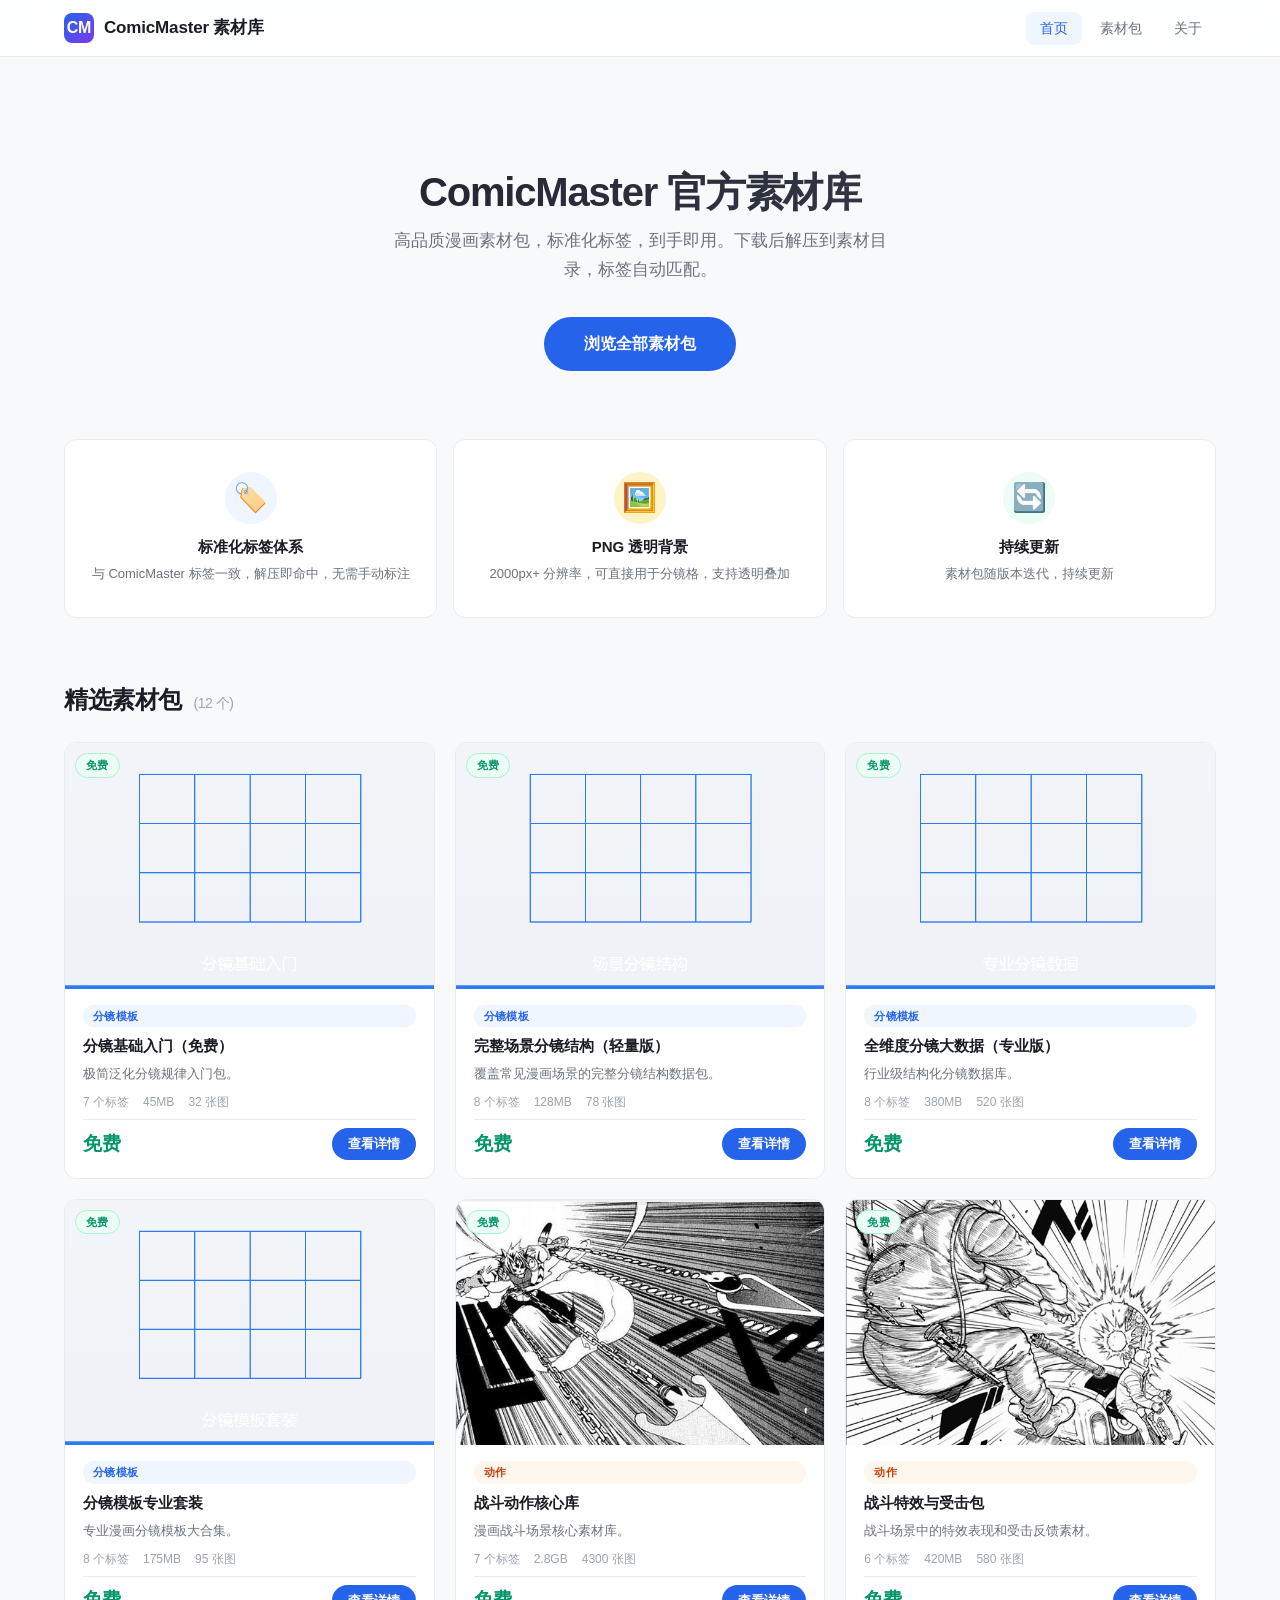
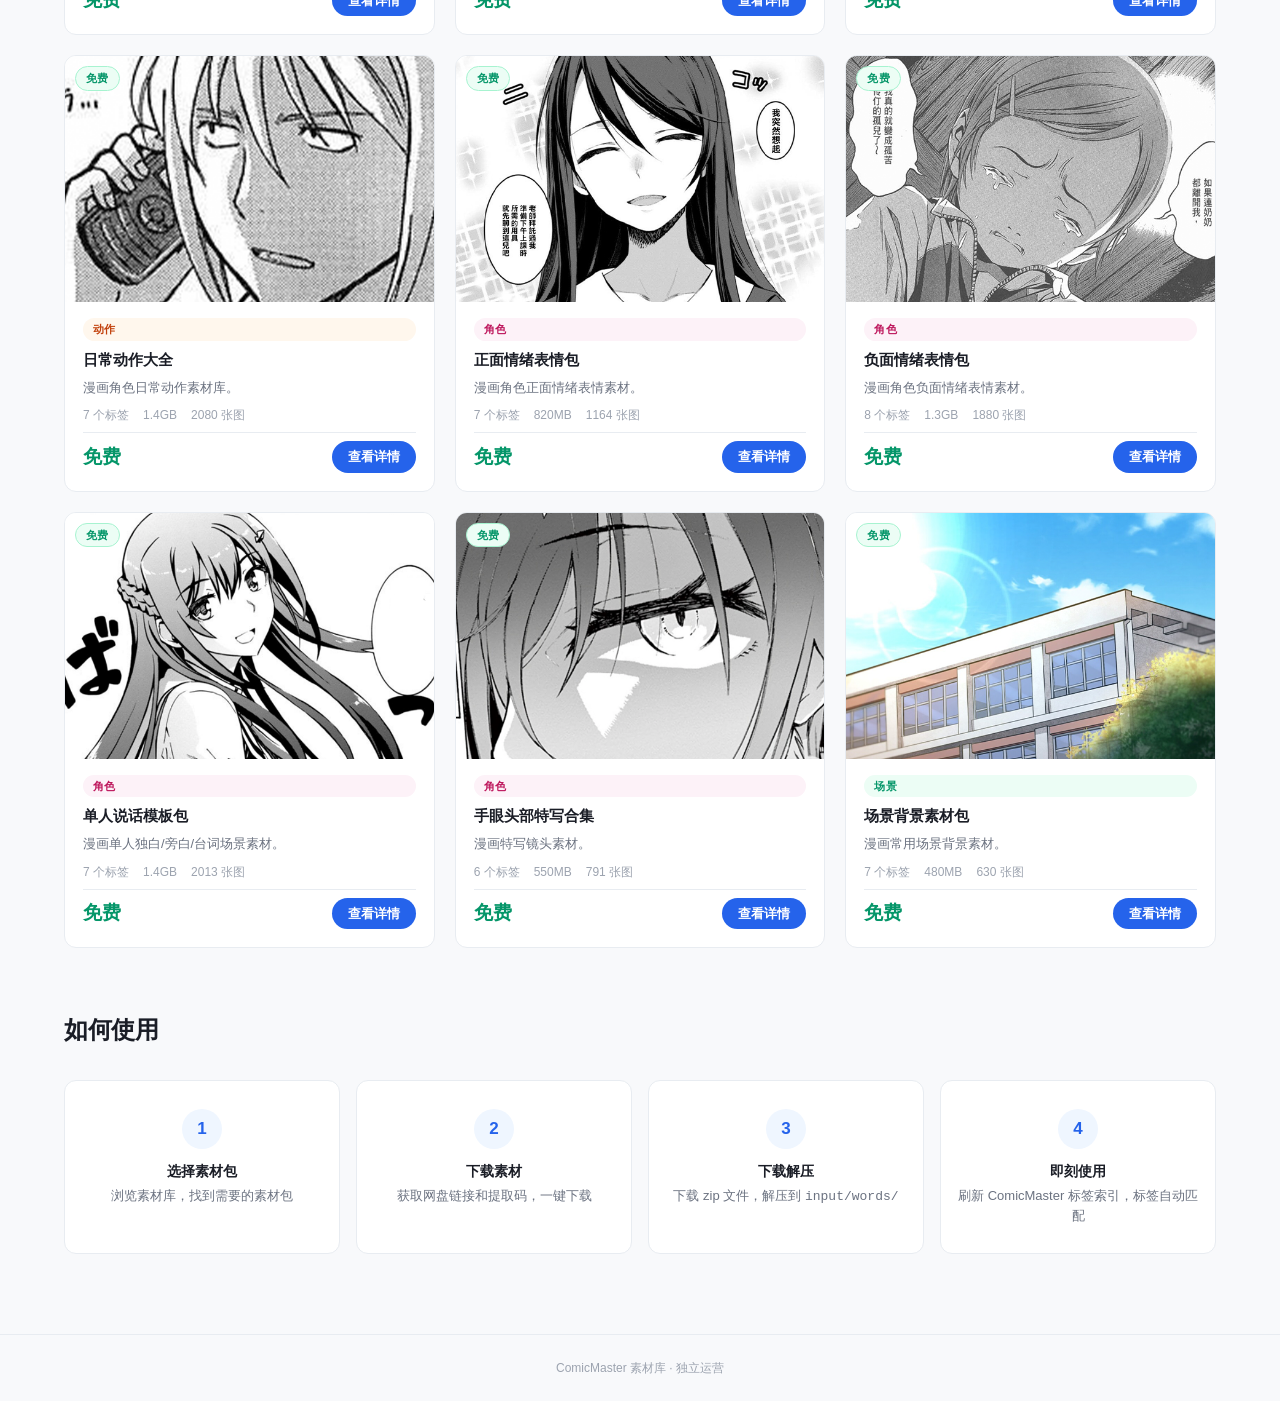
==== commit c6fdc225: "fix: 清理残留的购买/支付相关文字 "完成购买" → "下载素材"，移除支付相关描述  Co-Authored-By: Claude Opus 4.7 <noreply@anthropic.com" ====
--- a/docs/index.html
+++ b/docs/index.html
@@ -44,7 +44,7 @@
     <div class="feature">
       <div class="feature-icon update">🔄</div>
       <strong>持续更新</strong>
-      <p>素材包随版本迭代，购买后免费获取内容更新</p>
+      <p>素材包随版本迭代，持续更新</p>
     </div>
   </section>
 
@@ -60,8 +60,8 @@
     </div>
     <div class="usage-step">
       <div class="step-num">2</div>
-      <strong>完成购买</strong>
-      <p>微信 / 支付宝扫码支付，安全便捷</p>
+      <strong>下载素材</strong>
+      <p>获取网盘链接和提取码，一键下载</p>
     </div>
     <div class="usage-step">
       <div class="step-num">3</div>
